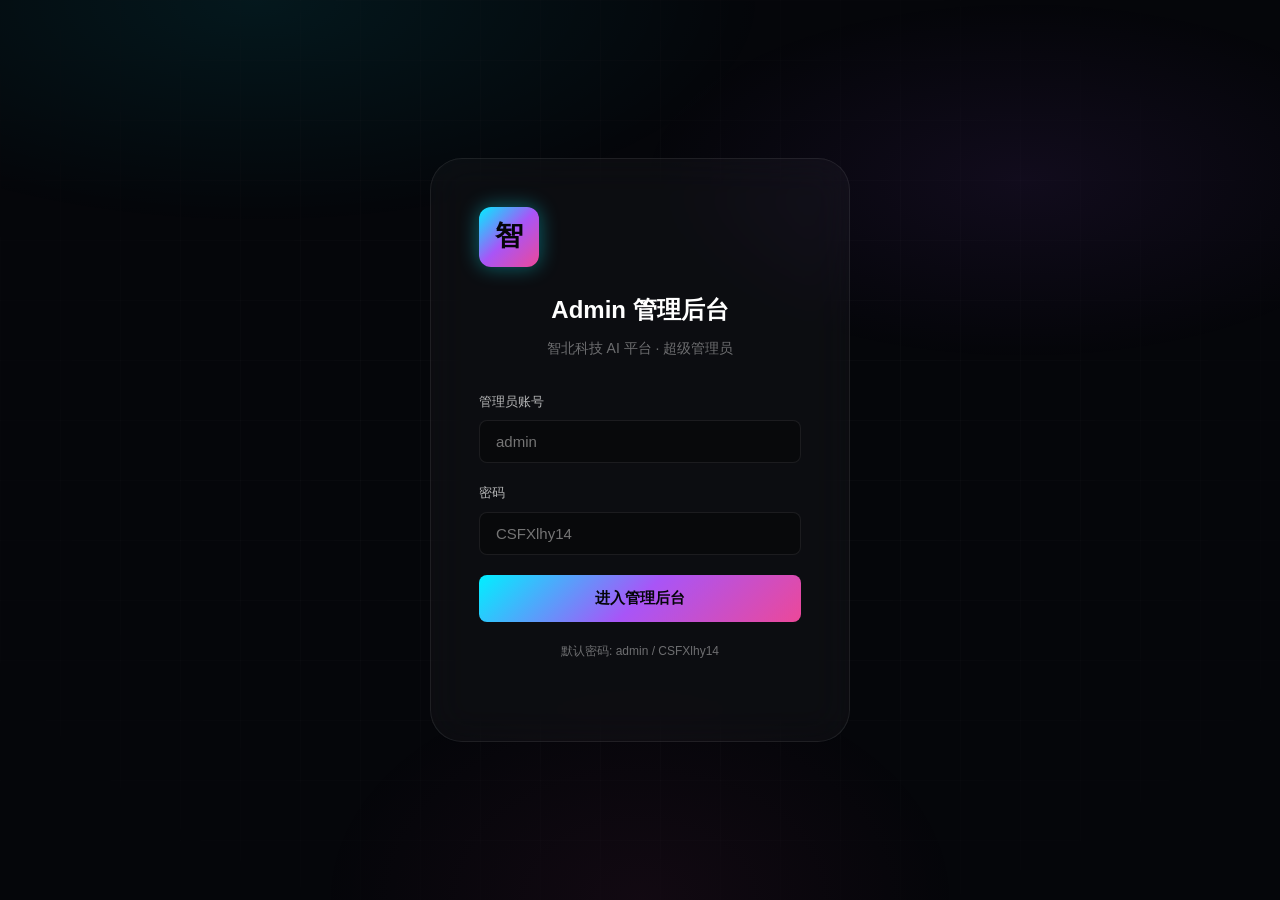
==== admin.html @ 068c91b5 "feat: v3 admin backend, auth, sessions, image gen" ====
<!DOCTYPE html>
<html lang="zh-CN">
<head>
  <meta charset="UTF-8">
  <meta name="viewport" content="width=device-width, initial-scale=1.0">
  <title>智北科技 · Admin 管理后台</title>
  <link rel="stylesheet" href="css/style.css">
  <style>
    body { background: #05060a; }
    .admin-layout { display: grid; grid-template-columns: 240px 1fr; min-height: 100vh; }
    .admin-sidebar { background: #0a0c14; border-right: 1px solid var(--border-glass); padding: 24px 16px; position: sticky; top: 0; height: 100vh; }
    .admin-logo { display: flex; align-items: center; gap: 12px; font-weight: 700; font-size: 18px; margin-bottom: 32px; padding: 0 8px; }
    .admin-nav { list-style: none; }
    .admin-nav a { display: block; padding: 12px 16px; color: var(--text-secondary); text-decoration: none; border-radius: 8px; margin-bottom: 4px; font-size: 14px; transition: all 0.2s; }
    .admin-nav a:hover, .admin-nav a.active { background: var(--bg-glass); color: var(--accent-cyan); }
    .admin-main { padding: 40px; padding-top: 100px; }
    .admin-topbar { position: fixed; top: 0; left: 240px; right: 0; height: 64px; background: rgba(10,12,20,0.9); backdrop-filter: blur(20px); border-bottom: 1px solid var(--border-glass); display: flex; align-items: center; justify-content: space-between; padding: 0 40px; z-index: 100; }
    .admin-topbar h1 { font-size: 18px; font-weight: 700; }
    .admin-user { display: flex; align-items: center; gap: 16px; font-size: 13px; color: var(--text-muted); }
    .logout-btn { padding: 8px 16px; background: rgba(239,68,68,0.15); border: 1px solid rgba(239,68,68,0.3); border-radius: 8px; color: #ef4444; cursor: pointer; font-size: 13px; }
    .logout-btn:hover { background: rgba(239,68,68,0.25); }

    /* Stats */
    .stats-grid { display: grid; grid-template-columns: repeat(auto-fit, minmax(220px, 1fr)); gap: 20px; margin-bottom: 40px; }
    .stat-card { background: var(--bg-card); border: 1px solid var(--border-glass); border-radius: var(--radius-lg); padding: 24px; }
    .stat-card .label { font-size: 12px; color: var(--text-muted); text-transform: uppercase; letter-spacing: 0.1em; margin-bottom: 8px; }
    .stat-card .value { font-size: 32px; font-weight: 800; background: var(--gradient-main); -webkit-background-clip: text; -webkit-text-fill-color: transparent; }
    .stat-card .sub { font-size: 12px; color: var(--text-muted); margin-top: 4px; }

    /* Tables */
    .card { background: var(--bg-card); border: 1px solid var(--border-glass); border-radius: var(--radius-lg); padding: 24px; margin-bottom: 24px; }
    .card-header { display: flex; justify-content: space-between; align-items: center; margin-bottom: 20px; }
    .card-title { font-size: 16px; font-weight: 700; }
    table { width: 100%; border-collapse: collapse; }
    th { text-align: left; padding: 12px 16px; background: rgba(0,0,0,0.3); font-size: 12px; color: var(--accent-purple); text-transform: uppercase; letter-spacing: 0.05em; font-weight: 600; }
    td { padding: 12px 16px; border-bottom: 1px solid var(--border-glass); font-size: 14px; color: var(--text-secondary); }
    tr:hover td { background: rgba(255,255,255,0.02); }
    .role-badge { padding: 3px 10px; border-radius: 100px; font-size: 11px; font-weight: 700; }
    .role-admin { background: rgba(239,68,68,0.15); color: #ef4444; border: 1px solid rgba(239,68,68,0.3); }
    .role-user { background: rgba(0,240,255,0.15); color: var(--accent-cyan); border: 1px solid rgba(0,240,255,0.3); }
    .api-key { font-family: monospace; font-size: 12px; color: var(--accent-cyan); background: rgba(0,0,0,0.2); padding: 3px 8px; border-radius: 4px; }
    .quota-input { width: 100px; padding: 6px 10px; background: rgba(0,0,0,0.3); border: 1px solid var(--border-glass); border-radius: 6px; color: var(--text-primary); font-size: 13px; }
    .quota-save-btn { padding: 6px 12px; background: var(--gradient-main); color: var(--bg-primary); border: none; border-radius: 6px; font-size: 12px; font-weight: 600; cursor: pointer; margin-left: 8px; }

    /* Login */
    .login-wrap { min-height: 100vh; display: flex; align-items: center; justify-content: center; padding: 40px; }
    .login-box { width: 100%; max-width: 420px; background: var(--bg-card); border: 1px solid var(--border-glass); border-radius: var(--radius-xl); padding: 48px; backdrop-filter: blur(20px); }
    .login-box h1 { font-size: 24px; font-weight: 800; margin-bottom: 8px; }
    .login-box p { color: var(--text-muted); margin-bottom: 32px; font-size: 14px; }
    .login-box .form-group { margin-bottom: 20px; }
    .login-box label { display: block; font-size: 13px; color: var(--text-secondary); margin-bottom: 8px; }
    .login-box input { width: 100%; padding: 12px 16px; background: rgba(0,0,0,0.3); border: 1px solid var(--border-glass); border-radius: var(--radius-sm); color: var(--text-primary); font-size: 15px; font-family: inherit; }
    .login-box input:focus { outline: none; border-color: var(--accent-cyan); }
    .login-box button { width: 100%; padding: 14px; background: var(--gradient-main); border: none; border-radius: var(--radius-sm); color: var(--bg-primary); font-size: 15px; font-weight: 700; cursor: pointer; }
    .login-box button:hover { box-shadow: 0 0 30px rgba(0,240,255,0.4); }
    .login-error { color: #ef4444; font-size: 13px; margin-bottom: 16px; display: none; }

    /* Model chart */
    .model-bars { display: flex; flex-direction: column; gap: 16px; }
    .model-bar { display: grid; grid-template-columns: 120px 1fr 60px; align-items: center; gap: 16px; }
    .model-bar .bar-track { height: 8px; background: var(--bg-glass); border-radius: 100px; overflow: hidden; }
    .model-bar .bar-fill { height: 100%; background: var(--gradient-main); border-radius: 100px; transition: width 0.6s ease; }
    .model-bar .bar-val { font-family: monospace; font-size: 13px; color: var(--accent-cyan); text-align: right; }

    @media (max-width: 768px) {
      .admin-layout { grid-template-columns: 1fr; }
      .admin-sidebar { position: relative; height: auto; }
      .admin-topbar { left: 0; }
    }
  </style>
</head>
<body>
<div class="grid-bg"></div>

<!-- Login View -->
<div id="loginView" class="login-wrap">
  <div class="login-box">
    <div style="text-align:center;margin-bottom:24px;">
      <div class="logo-icon" style="display:inline-block;width:60px;height:60px;background:var(--gradient-main);border-radius:12px;display:flex;align-items:center;justify-content:center;font-weight:900;font-size:28px;color:#05060a;">智</div>
    </div>
    <h1 style="text-align:center;">Admin 管理后台</h1>
    <p style="text-align:center;">智北科技 AI 平台 · 超级管理员</p>
    <div id="loginError" class="login-error">登录失败，请检查账号密码</div>
    <div class="form-group">
      <label>管理员账号</label>
      <input type="text" id="adminUser" placeholder="admin">
    </div>
    <div class="form-group">
      <label>密码</label>
      <input type="password" id="adminPass" placeholder="CSFXlhy14">
    </div>
    <button id="adminLoginBtn">进入管理后台</button>
    <p style="text-align:center;margin-top:20px;font-size:12px;color:var(--text-muted);">默认密码: admin / CSFXlhy14</p>
  </div>
</div>

<!-- Dashboard View -->
<div id="dashView" class="admin-layout" style="display:none;">
  <aside class="admin-sidebar">
    <div class="admin-logo">
      <div class="logo-icon" style="width:32px;height:32px;font-size:14px;">智</div>
      <span class="logo-text">Admin Panel</span>
    </div>
    <ul class="admin-nav">
      <li><a href="#" class="active" data-view="overview">📊 数据概览</a></li>
      <li><a href="#" data-view="users">👥 用户管理</a></li>
      <li><a href="#" data-view="models">🧠 模型调用</a></li>
      <li><a href="index.html">↩️ 返回官网</a></li>
    </ul>
  </aside>

  <div>
    <div class="admin-topbar">
      <h1 id="viewTitle">📊 数据概览</h1>
      <div class="admin-user">
        <span id="userBadge">admin</span>
        <button class="logout-btn" id="logoutBtn">退出登录</button>
      </div>
    </div>

    <main class="admin-main">
      <!-- Overview -->
      <div id="view-overview">
        <div class="stats-grid">
          <div class="stat-card">
            <div class="label">总 API 调用</div>
            <div class="value" id="statTotalCalls">0</div>
            <div class="sub">累计</div>
          </div>
          <div class="stat-card">
            <div class="label">总 Token 消耗</div>
            <div class="value" id="statTotalTokens">0</div>
            <div class="sub">累计</div>
          </div>
          <div class="stat-card">
            <div class="label">注册用户</div>
            <div class="value" id="statTotalUsers">0</div>
            <div class="sub">含 1 位管理员</div>
          </div>
          <div class="stat-card">
            <div class="label">今日调用</div>
            <div class="value" id="statTodayCalls">0</div>
            <div class="sub">近 24 小时</div>
          </div>
        </div>

        <div class="card">
          <div class="card-header"><div class="card-title">🧠 各模型调用量</div></div>
          <div id="modelBars" class="model-bars"><div style="color:var(--text-muted);">暂无数据，先访问 API 端点生成记录</div></div>
        </div>
      </div>

      <!-- Users -->
      <div id="view-users" style="display:none;">
        <div class="card">
          <div class="card-header"><div class="card-title">👥 用户列表</div></div>
          <table>
            <thead><tr>
              <th>用户名</th><th>角色</th><th>邮箱</th><th>API Key</th><th>Token 配额</th><th>创建时间</th><th>操作</th>
            </tr></thead>
            <tbody id="userTableBody"><tr><td colspan="7" style="text-align:center;color:var(--text-muted);">加载中...</td></tr></tbody>
          </table>
        </div>
      </div>

      <!-- Models -->
      <div id="view-models" style="display:none;">
        <div class="card">
          <div class="card-header"><div class="card-title">📈 模型调用详情</div></div>
          <div id="modelDetail" style="color:var(--text-muted);">加载中...</div>
        </div>
      </div>
    </main>
  </div>
</div>

<script src="js/main.js"></script>
<script>
(function(){
  'use strict';
  const LS_KEY = 'zb_admin_token';
  let token = localStorage.getItem(LS_KEY) || '';

  function api(url, method, body) {
    const headers = { 'Content-Type': 'application/json' };
    if (token) headers['Authorization'] = 'Bearer ' + token;
    return fetch(url, { method: method || 'GET', headers, body: body ? JSON.stringify(body) : undefined })
      .then(r => { if (r.status === 401) { logout(); throw new Error('unauthorized'); } return r.json(); });
  }
  function base(p) { return p.startsWith('/api') ? p : ('/' + p); }

  function showDash() {
    document.getElementById('loginView').style.display = 'none';
    document.getElementById('dashView').style.display = 'grid';
    document.getElementById('userBadge').textContent = document.querySelector('.admin-login-name')?.textContent || 'admin';
    loadOverview();
  }
  function showLogin() {
    document.getElementById('loginView').style.display = '';
    document.getElementById('dashView').style.display = 'none';
    token = ''; localStorage.removeItem(LS_KEY);
  }
  function logout() { showLogin(); }

  function login() {
    const u = document.getElementById('adminUser').value.trim();
    const p = document.getElementById('adminPass').value;
    api('/api/login', 'POST', { username: u, password: p }).then(d => {
      if (d.role !== 'admin') { alert('非管理员账号'); return; }
      token = d.token;
      localStorage.setItem(LS_KEY, token);
      document.querySelector('.admin-login-name')?.remove();
      const userBadge = document.getElementById('userBadge');
      userBadge.innerHTML = '<span class="admin-login-name">' + d.username + '</span>';
      showDash();
    }).catch(() => {
      document.getElementById('loginError').style.display = 'block';
    });
  }

  async function loadOverview() {
    const stats = await api('/api/admin/stats');
    document.getElementById('statTotalCalls').textContent = (stats.total_calls || 0).toLocaleString();
    document.getElementById('statTotalTokens').textContent = (stats.total_tokens || 0).toLocaleString();
    document.getElementById('statTotalUsers').textContent = stats.total_users || 0;
    const today = new Date().toISOString().slice(0,10);
    const todayStat = stats.daily?.[today]?.calls || 0;
    document.getElementById('statTodayCalls').textContent = todayStat.toLocaleString();

    // Model bars
    const models = stats.calls_by_model || {};
    const modelNames = Object.keys(models);
    if (modelNames.length === 0) {
      document.getElementById('modelBars').innerHTML = '<div style="color:var(--text-muted);">暂无调用数据 - 访问 API 端点后这里会显示各模型用量</div>';
      return;
    }
    const max = Math.max(...modelNames.map(k => models[k]));
    document.getElementById('modelBars').innerHTML = modelNames.map(k => `
      <div class="model-bar">
        <div style="font-weight:600;color:var(--text-secondary);">${k}</div>
        <div class="bar-track"><div class="bar-fill" style="width:${(models[k]/max*100).toFixed(1)}%"></div></div>
        <div class="bar-val">${models[k]}</div>
      </div>
    `).join('');
  }

  async function loadUsers() {
    const data = await api('/api/admin/users');
    const tbody = document.getElementById('userTableBody');
    tbody.innerHTML = data.users.map(u => `
      <tr>
        <td><strong>${u.username}</strong></td>
        <td><span class="role-badge ${u.role==='admin'?'role-admin':'role-user'}">${u.role}</span></td>
        <td>${u.email || '-'}</td>
        <td><span class="api-key">${u.api_key}</span></td>
        <td>
          <input type="number" class="quota-input" value="${u.quota_tokens}" min="0" data-user="${u.username}">
          <button class="quota-save-btn" data-user="${u.username}">保存</button>
        </td>
        <td style="font-size:12px;color:var(--text-muted);font-family:monospace;">${(u.created_at||'').slice(0,19).replace('T',' ')}</td>
        <td><button style="padding:4px 10px;background:rgba(251,191,36,0.15);color:#fbbf24;border:1px solid rgba(251,191,36,0.3);border-radius:6px;cursor:pointer;font-size:12px;" onclick="resetQuota('${u.username}')">重置额度</button></td>
      </tr>
    `).join('');

    tbody.querySelectorAll('.quota-save-btn').forEach(btn => {
      btn.onclick = () => {
        const username = btn.dataset.user;
        const input = tbody.querySelector(`input[data-user="${username}"]`);
        const quota = parseInt(input.value);
        api(`/api/admin/users/${username}/quota`, 'POST', { quota_tokens: quota }).then(() => {
          btn.textContent = '✓ 已保存';
          setTimeout(() => btn.textContent = '保存', 1500);
        });
      };
    });
  }

  // Navigation
  document.querySelectorAll('.admin-nav a[data-view]').forEach(a => {
    a.onclick = (e) => {
      e.preventDefault();
      document.querySelectorAll('.admin-nav a').forEach(x => x.classList.remove('active'));
      a.classList.add('active');
      const v = a.dataset.view;
      document.getElementById('viewTitle').textContent = {overview:'📊 数据概览', users:'👥 用户管理', models:'🧠 模型调用'}[v];
      ['overview','users','models'].forEach(x => document.getElementById('view-'+x).style.display = 'none');
      document.getElementById('view-'+v).style.display = '';
      if (v === 'users') loadUsers();
      if (v === 'overview') loadOverview();
    };
  });

  document.getElementById('adminLoginBtn').onclick = login;
  document.getElementById('adminPass').onkeydown = e => { if (e.key === 'Enter') login(); };
  document.getElementById('logoutBtn').onclick = logout;

  // Init
  if (token) {
    api('/api/admin/stats').then(() => showDash()).catch(() => showLogin());
  } else {
    showLogin();
  }

  window.resetQuota = (u) => {
    api(`/api/admin/users/${u}/quota`, 'POST', { quota_tokens: 100000 }).then(() => loadUsers());
  };
})();
</script>
</body>
</html>
---- css/style.css ----
/* ZhiBei Tech - Dark Sci-Fi Theme (v2 with AI) */
:root {
  --bg-primary: #05060a;
  --bg-secondary: #0a0c14;
  --bg-card: rgba(255, 255, 255, 0.03);
  --bg-glass: rgba(255, 255, 255, 0.05);
  --border-glass: rgba(255, 255, 255, 0.08);
  --text-primary: #ffffff;
  --text-secondary: rgba(255, 255, 255, 0.7);
  --text-muted: rgba(255, 255, 255, 0.4);
  --accent-cyan: #00f0ff;
  --accent-purple: #a855f7;
  --accent-pink: #ec4899;
  --accent-green: #10b981;
  --accent-yellow: #fbbf24;
  --gradient-main: linear-gradient(135deg, #00f0ff 0%, #a855f7 50%, #ec4899 100%);
  --gradient-green: linear-gradient(135deg, #10b981, #059669);
  --radius-sm: 8px;
  --radius-md: 12px;
  --radius-lg: 20px;
  --radius-xl: 32px;
}
* { margin: 0; padding: 0; box-sizing: border-box; }
html { scroll-behavior: smooth; }
body {
  font-family: -apple-system, BlinkMacSystemFont, 'Segoe UI', 'PingFang SC', 'Microsoft YaHei', Roboto, sans-serif;
  background: var(--bg-primary); color: var(--text-primary); line-height: 1.6;
  overflow-x: hidden; -webkit-font-smoothing: antialiased;
}
body::before {
  content: ''; position: fixed; top: 0; left: 0; right: 0; bottom: 0; pointer-events: none; z-index: 0;
  background: radial-gradient(ellipse 80% 50% at 20% 0%, rgba(0,240,255,0.08) 0%, transparent 50%),
              radial-gradient(ellipse 60% 40% at 80% 20%, rgba(168,85,247,0.08) 0%, transparent 50%),
              radial-gradient(ellipse 50% 50% at 50% 100%, rgba(236,72,153,0.06) 0%, transparent 50%);
}
.grid-bg {
  position: fixed; top: 0; left: 0; right: 0; bottom: 0; pointer-events: none; z-index: 0;
  background-image: linear-gradient(rgba(255,255,255,0.02) 1px, transparent 1px),
                    linear-gradient(90deg, rgba(255,255,255,0.02) 1px, transparent 1px);
  background-size: 60px 60px;
  mask-image: radial-gradient(ellipse 70% 70% at 50% 50%, black 30%, transparent 100%);
}

/* Navbar */
.navbar {
  position: fixed; top: 0; left: 0; right: 0; z-index: 1000; padding: 16px 40px;
  background: rgba(5, 6, 10, 0.85); backdrop-filter: blur(20px);
  border-bottom: 1px solid var(--border-glass); transition: all 0.3s ease;
}
.nav-inner { max-width: 1400px; margin: 0 auto; display: flex; align-items: center; justify-content: space-between; }
.logo { display: flex; align-items: center; gap: 12px; font-size: 22px; font-weight: 700; text-decoration: none; color: var(--text-primary); }
.logo-icon { width: 40px; height: 40px; background: var(--gradient-main); border-radius: var(--radius-sm); display: flex; align-items: center; justify-content: center; font-weight: 900; color: var(--bg-primary); font-size: 18px; box-shadow: 0 0 20px rgba(0, 240, 255, 0.4); }
.logo-text { background: var(--gradient-main); -webkit-background-clip: text; -webkit-text-fill-color: transparent; background-clip: text; }
.nav-links { display: flex; gap: 32px; list-style: none; }
.nav-links a { color: var(--text-secondary); text-decoration: none; font-size: 15px; font-weight: 500; transition: color 0.3s; position: relative; }
.nav-links a:hover { color: var(--accent-cyan); }
.nav-links a::after { content: ''; position: absolute; bottom: -6px; left: 0; width: 0; height: 2px; background: var(--gradient-main); transition: width 0.3s; }
.nav-links a:hover::after { width: 100%; }
.nav-actions { display: flex; gap: 12px; align-items: center; }
.nav-link-btn { color: var(--text-secondary); text-decoration: none; font-size: 14px; padding: 8px 16px; border-radius: var(--radius-sm); border: 1px solid var(--border-glass); transition: all 0.3s; }
.nav-link-btn:hover { color: var(--accent-cyan); border-color: var(--accent-cyan); }
.nav-cta { padding: 10px 24px; background: var(--gradient-main); border-radius: var(--radius-sm); font-weight: 600; color: var(--bg-primary); text-decoration: none; transition: all 0.3s; box-shadow: 0 0 20px rgba(0, 240, 255, 0.3); }
.nav-cta:hover { transform: translateY(-2px); box-shadow: 0 0 30px rgba(0, 240, 255, 0.5); }

/* Hero */
.hero { position: relative; padding: 160px 40px 100px; text-align: center; z-index: 1; }
.hero-content { max-width: 1000px; margin: 0 auto; }
.hero-badge { display: inline-flex; align-items: center; gap: 8px; padding: 8px 20px; background: var(--bg-glass); border: 1px solid var(--border-glass); border-radius: 100px; font-size: 13px; color: var(--accent-cyan); margin-bottom: 32px; backdrop-filter: blur(10px); }
.hero-badge .dot { width: 8px; height: 8px; background: var(--accent-green); border-radius: 50%; animation: pulse 2s infinite; }
@keyframes pulse { 0%, 100% { opacity: 1; box-shadow: 0 0 0 0 rgba(16,185,129,0.7); } 50% { opacity: 0.7; box-shadow: 0 0 0 8px rgba(16,185,129,0); } }
.hero-title { font-size: clamp(36px, 6vw, 72px); font-weight: 800; line-height: 1.15; margin-bottom: 24px; letter-spacing: -0.02em; }
.hero-title .gradient-text { background: var(--gradient-main); -webkit-background-clip: text; -webkit-text-fill-color: transparent; background-clip: text; display: block; }
.hero-title .hero-sub { display: block; font-size: clamp(18px, 2.5vw, 26px); font-weight: 400; color: var(--text-secondary); margin-top: 12px; letter-spacing: 0; }
.hero-subtitle { font-size: clamp(16px, 1.8vw, 18px); color: var(--text-secondary); max-width: 700px; margin: 0 auto 40px; line-height: 1.7; }
.hero-actions { display: flex; gap: 16px; justify-content: center; flex-wrap: wrap; }

.btn { display: inline-flex; align-items: center; gap: 10px; padding: 14px 30px; border-radius: var(--radius-md); font-size: 15px; font-weight: 600; text-decoration: none; transition: all 0.3s; cursor: pointer; border: none; font-family: inherit; }
.btn-primary { background: var(--gradient-main); color: var(--bg-primary); box-shadow: 0 0 30px rgba(0, 240, 255, 0.3); }
.btn-primary:hover { transform: translateY(-3px); box-shadow: 0 0 50px rgba(0, 240, 255, 0.5); }
.btn-secondary { background: var(--bg-glass); color: var(--text-primary); border: 1px solid var(--border-glass); backdrop-filter: blur(10px); }
.btn-secondary:hover { border-color: var(--accent-cyan); color: var(--accent-cyan); transform: translateY(-3px); }
.btn-ghost { background: transparent; color: var(--text-secondary); border: 1px solid transparent; }
.btn-ghost:hover { color: var(--text-primary); border-color: var(--border-glass); }
.btn-outline { background: transparent; color: var(--text-primary); border: 1px solid var(--border-glass); }
.btn-outline:hover { border-color: var(--accent-cyan); color: var(--accent-cyan); }

/* Hero Card / Code */
.hero-visual { margin-top: 60px; }
.hero-card { max-width: 900px; margin: 0 auto; padding: 24px; background: var(--bg-card); border: 1px solid var(--border-glass); border-radius: var(--radius-xl); backdrop-filter: blur(20px); box-shadow: 0 8px 32px rgba(0, 0, 0, 0.4); text-align: left; }
.code-window { background: #0d1117; border-radius: var(--radius-md); overflow: hidden; border: 1px solid var(--border-glass); }
.code-header { display: flex; gap: 8px; padding: 12px 16px; background: rgba(0,0,0,0.3); border-bottom: 1px solid var(--border-glass); align-items: center; }
.code-header span:first-child { width: 12px; height: 12px; border-radius: 50%; background: #ff5f57; }
.code-header span:nth-child(2) { width: 12px; height: 12px; border-radius: 50%; background: #febc2e; }
.code-header span:nth-child(3) { width: 12px; height: 12px; border-radius: 50%; background: #28c840; }
.code-title { margin-left: 12px; font-size: 12px; color: var(--text-muted); font-family: monospace; }
.code-body { padding: 20px; font-family: 'SF Mono', 'Fira Code', Consolas, monospace; font-size: 13px; line-height: 1.8; color: #c9d1d9; text-align: left; overflow-x: auto; }
.code-keyword { color: #ff7b72; } .code-function { color: #d2a8ff; } .code-string { color: #a5d6ff; } .code-comment { color: #8b949e; }
.code-footer { display: flex; gap: 32px; padding: 16px 20px; border-top: 1px solid var(--border-glass); background: rgba(0,0,0,0.2); }
.code-footer .stat { display: flex; flex-direction: column; }
.code-footer .num { font-size: 18px; font-weight: 700; color: var(--accent-cyan); font-family: monospace; }
.code-footer .lbl { font-size: 11px; color: var(--text-muted); }

/* Section */
.section { position: relative; padding: 100px 40px; z-index: 1; }
.section-inner { max-width: 1400px; margin: 0 auto; }
.section-header { text-align: center; margin-bottom: 64px; }
.section-label { display: inline-block; padding: 6px 16px; background: var(--bg-glass); border: 1px solid var(--border-glass); border-radius: 100px; font-size: 12px; color: var(--accent-purple); margin-bottom: 16px; letter-spacing: 0.15em; text-transform: uppercase; font-weight: 600; }
.section-title { font-size: clamp(28px, 4.5vw, 48px); font-weight: 800; margin-bottom: 16px; letter-spacing: -0.01em; }
.section-desc { font-size: 17px; color: var(--text-secondary); max-width: 600px; margin: 0 auto; }

/* Models Grid */
.models-grid { display: grid; grid-template-columns: repeat(auto-fit, minmax(320px, 1fr)); gap: 24px; }
.model-card { position: relative; padding: 40px 32px; background: var(--bg-card); border: 1px solid var(--border-glass); border-radius: var(--radius-lg); transition: all 0.4s; }
.model-card:hover { transform: translateY(-8px); border-color: rgba(0,240,255,0.3); box-shadow: 0 20px 60px rgba(0,0,0,0.5); }
.model-card.model-featured { border-color: rgba(0,240,255,0.4); background: linear-gradient(135deg, rgba(0,240,255,0.05), rgba(168,85,247,0.05)); }
.model-badge { position: absolute; top: 20px; right: 20px; padding: 4px 12px; background: var(--gradient-main); color: var(--bg-primary); border-radius: 100px; font-size: 11px; font-weight: 700; }
.model-icon { font-size: 48px; margin-bottom: 16px; }
.model-icon.large { font-size: 56px; }
.model-name { font-size: 22px; font-weight: 700; margin-bottom: 8px; }
.model-ver { font-size: 12px; color: var(--accent-cyan); margin-left: 8px; font-weight: 600; }
.model-desc { font-size: 14px; color: var(--text-secondary); margin-bottom: 20px; }
.model-meta { display: grid; grid-template-columns: repeat(3, 1fr); gap: 12px; padding: 16px; background: rgba(0,0,0,0.2); border-radius: var(--radius-sm); margin-bottom: 20px; }
.model-meta > div { text-align: center; }
.meta-k { display: block; font-size: 11px; color: var(--text-muted); margin-bottom: 4px; text-transform: uppercase; letter-spacing: 0.05em; }
.meta-v { display: block; font-size: 14px; font-weight: 700; color: var(--text-primary); font-family: monospace; }
.model-capabilities { display: flex; gap: 8px; flex-wrap: wrap; }
.cap { padding: 4px 12px; background: var(--bg-glass); border: 1px solid var(--border-glass); border-radius: 100px; font-size: 12px; color: var(--text-secondary); }

/* Stats Band */
.stats-band { background: var(--bg-secondary); border-top: 1px solid var(--border-glass); border-bottom: 1px solid var(--border-glass); padding: 60px 40px; }
.cap-grid { display: grid; grid-template-columns: repeat(auto-fit, minmax(250px, 1fr)); gap: 24px; }
.cap-item { display: flex; gap: 16px; padding: 24px; background: var(--bg-card); border: 1px solid var(--border-glass); border-radius: var(--radius-md); transition: all 0.3s; }
.cap-item:hover { border-color: var(--border-glass); background: rgba(255,255,255,0.05); }
.cap-icon { width: 48px; height: 48px; border-radius: var(--radius-sm); display: flex; align-items: center; justify-content: center; font-size: 24px; flex-shrink: 0; }
.cap-icon.cyan { background: linear-gradient(135deg, rgba(0,240,255,0.2), rgba(0,240,255,0.05)); border: 1px solid rgba(0,240,255,0.3); }
.cap-icon.purple { background: linear-gradient(135deg, rgba(168,85,247,0.2), rgba(168,85,247,0.05)); border: 1px solid rgba(168,85,247,0.3); }
.cap-icon.pink { background: linear-gradient(135deg, rgba(236,72,153,0.2), rgba(236,72,153,0.05)); border: 1px solid rgba(236,72,153,0.3); }
.cap-icon.green { background: linear-gradient(135deg, rgba(16,185,129,0.2), rgba(16,185,129,0.05)); border: 1px solid rgba(16,185,129,0.3); }
.cap-info h4 { font-size: 16px; font-weight: 700; margin-bottom: 4px; }
.cap-info p { font-size: 13px; color: var(--text-secondary); }

/* Demo Section */
.demo-container { display: grid; grid-template-columns: 1fr 380px; gap: 24px; }
.demo-chat { background: var(--bg-card); border: 1px solid var(--border-glass); border-radius: var(--radius-lg); overflow: hidden; display: flex; flex-direction: column; height: 600px; }
.chat-header { display: flex; justify-content: space-between; align-items: center; padding: 16px 20px; border-bottom: 1px solid var(--border-glass); background: rgba(0,0,0,0.2); }
.chat-info { display: flex; gap: 12px; align-items: center; }
.chat-avatar { font-size: 28px; }
.chat-name { font-weight: 700; font-size: 15px; }
.chat-status { font-size: 12px; color: var(--text-muted); display: flex; align-items: center; gap: 6px; }
.chat-status .dot { width: 6px; height: 6px; background: var(--accent-green); border-radius: 50%; }
.chat-clear { font-size: 13px; color: var(--text-muted); cursor: pointer; padding: 6px 12px; border-radius: 6px; transition: all 0.2s; }
.chat-clear:hover { color: var(--accent-pink); background: var(--bg-glass); }
.chat-messages { flex: 1; overflow-y: auto; padding: 20px; display: flex; flex-direction: column; gap: 16px; }
.msg { display: flex; gap: 12px; align-items: flex-start; }
.msg-ai .msg-bubble { background: var(--bg-glass); border: 1px solid var(--border-glass); }
.msg-user { flex-direction: row-reverse; }
.msg-user .msg-bubble { background: var(--gradient-main); color: var(--bg-primary); border-radius: var(--radius-lg) var(--radius-lg) 4px var(--radius-lg); }
.msg-ai .msg-bubble { border-radius: var(--radius-lg) var(--radius-lg) var(--radius-lg) 4px; }
.msg-avatar { font-size: 20px; width: 36px; height: 36px; display: flex; align-items: center; justify-content: center; flex-shrink: 0; }
.msg-ai .msg-avatar { background: var(--bg-glass); border: 1px solid var(--border-glass); border-radius: 50%; }
.msg-user .msg-avatar { background: var(--gradient-main); border-radius: 50%; color: var(--bg-primary); font-size: 16px; font-weight: 700; }
.msg-bubble { padding: 12px 16px; max-width: 80%; font-size: 14px; line-height: 1.7; white-space: pre-wrap; word-break: break-word; }
.suggestions { display: flex; gap: 8px; flex-wrap: wrap; margin-top: 12px; }
.suggestion { padding: 6px 12px; background: rgba(0,240,255,0.1); border: 1px solid rgba(0,240,255,0.2); border-radius: 100px; font-size: 12px; color: var(--accent-cyan); cursor: pointer; transition: all 0.2s; }
.suggestion:hover { background: rgba(0,240,255,0.2); border-color: var(--accent-cyan); }
.chat-input-area { display: flex; gap: 12px; padding: 16px 20px; border-top: 1px solid var(--border-glass); background: rgba(0,0,0,0.2); align-items: flex-end; }
.model-select select { background: var(--bg-glass); border: 1px solid var(--border-glass); border-radius: var(--radius-sm); color: var(--text-primary); padding: 10px 12px; font-size: 13px; cursor: pointer; font-family: inherit; }
#chatInput { flex: 1; background: var(--bg-glass); border: 1px solid var(--border-glass); border-radius: var(--radius-sm); padding: 12px 16px; color: var(--text-primary); font-size: 14px; font-family: inherit; resize: none; max-height: 120px; min-height: 44px; }
#chatInput:focus { outline: none; border-color: var(--accent-cyan); }
.send-btn { width: 44px; height: 44px; background: var(--gradient-main); border: none; border-radius: var(--radius-sm); color: var(--bg-primary); cursor: pointer; display: flex; align-items: center; justify-content: center; transition: all 0.2s; flex-shrink: 0; }
.send-btn:hover { transform: scale(1.05); box-shadow: 0 0 20px rgba(0,240,255,0.4); }
.send-btn:disabled { opacity: 0.5; cursor: not-allowed; }
.typing { display: flex; gap: 4px; padding: 4px 0; }
.typing span { width: 8px; height: 8px; background: var(--accent-cyan); border-radius: 50%; animation: typing 1.4s infinite; }
.typing span:nth-child(2) { animation-delay: 0.2s; }
.typing span:nth-child(3) { animation-delay: 0.4s; }
@keyframes typing { 0%, 60%, 100% { transform: translateY(0); } 30% { transform: translateY(-8px); } }

/* Demo Sidebar */
.demo-sidebar { display: flex; flex-direction: column; gap: 24px; }
.api-curl, .demo-info { background: var(--bg-card); border: 1px solid var(--border-glass); border-radius: var(--radius-lg); padding: 24px; }
.api-curl h4, .demo-info h4 { font-size: 14px; font-weight: 700; margin-bottom: 16px; color: var(--text-primary); }
.curl-tabs { display: flex; gap: 4px; margin-bottom: 12px; border-bottom: 1px solid var(--border-glass); }
.curl-tab { padding: 8px 16px; background: transparent; border: none; color: var(--text-muted); font-size: 12px; font-weight: 600; cursor: pointer; border-bottom: 2px solid transparent; transition: all 0.2s; margin-bottom: -1px; }
.curl-tab.active { color: var(--accent-cyan); border-bottom-color: var(--accent-cyan); }
.curl-content { font-family: 'SF Mono', Consolas, monospace; font-size: 12px; line-height: 1.6; color: #c9d1d9; background: #0d1117; padding: 16px; border-radius: var(--radius-sm); overflow-x: auto; }
.curl-content.hidden { display: none; }
.stat-grid { display: grid; grid-template-columns: repeat(2, 1fr); gap: 16px; }
.stat-grid .stat-item { text-align: center; padding: 16px; background: rgba(0,0,0,0.2); border-radius: var(--radius-sm); border: 1px solid var(--border-glass); }
.stat-value { font-size: 20px; font-weight: 700; color: var(--accent-cyan); font-family: monospace; margin-bottom: 4px; }
.stat-label { font-size: 11px; color: var(--text-muted); text-transform: uppercase; letter-spacing: 0.05em; }

/* API Endpoints */
.api-endpoints { background: var(--bg-card); border: 1px solid var(--border-glass); border-radius: var(--radius-lg); padding: 24px; margin-top: 24px; }
.endpoint { display: flex; align-items: center; gap: 16px; padding: 16px 20px; border-bottom: 1px solid var(--border-glass); font-family: 'SF Mono', Consolas, monospace; }
.endpoint:last-child { border-bottom: none; }
.method { padding: 4px 12px; border-radius: 4px; font-size: 11px; font-weight: 700; letter-spacing: 0.05em; }
.method-get { background: rgba(16,185,129,0.15); color: var(--accent-green); border: 1px solid rgba(16,185,129,0.3); }
.method-post { background: rgba(0,240,255,0.15); color: var(--accent-cyan); border: 1px solid rgba(0,240,255,0.3); }
.path { font-size: 14px; font-weight: 600; color: var(--text-primary); min-width: 200px; }
.desc { font-size: 13px; color: var(--text-muted); font-family: -apple-system, sans-serif; }
.cta-row { text-align: center; margin-top: 32px; }

/* Pricing */
.pricing-grid { display: grid; grid-template-columns: repeat(auto-fit, minmax(280px, 1fr)); gap: 24px; }
.price-card { position: relative; padding: 40px 32px; background: var(--bg-card); border: 1px solid var(--border-glass); border-radius: var(--radius-lg); text-align: center; transition: all 0.4s; }
.price-card:hover { transform: translateY(-8px); border-color: var(--border-glass); }
.price-card.price-featured { border-color: var(--accent-cyan); background: linear-gradient(135deg, rgba(0,240,255,0.08), rgba(168,85,247,0.08)); }
.price-badge { position: absolute; top: -14px; left: 50%; transform: translateX(-50%); padding: 4px 16px; background: var(--gradient-main); color: var(--bg-primary); border-radius: 100px; font-size: 12px; font-weight: 700; }
.price-name { font-size: 18px; font-weight: 600; color: var(--text-muted); margin-bottom: 12px; }
.price-num { font-size: 48px; font-weight: 800; background: var(--gradient-main); -webkit-background-clip: text; -webkit-text-fill-color: transparent; background-clip: text; }
.price-symbol { font-size: 24px; margin-right: 4px; }
.price-period { font-size: 13px; color: var(--text-muted); margin-bottom: 24px; }
.price-features { list-style: none; text-align: left; margin-bottom: 28px; }
.price-features li { padding: 10px 0; border-bottom: 1px solid var(--border-glass); font-size: 14px; color: var(--text-secondary); display: flex; align-items: center; gap: 10px; }
.price-features li::before { content: '✓'; color: var(--accent-green); font-weight: 700; }
.price-features li:last-child { border-bottom: none; }

/* Contact */
.contact-section { background: var(--bg-secondary); border-top: 1px solid var(--border-glass); }
.contact-grid { display: grid; grid-template-columns: 1fr 1fr; gap: 60px; align-items: start; }
.contact-info h3 { font-size: 28px; font-weight: 800; margin-bottom: 16px; }
.contact-info p { color: var(--text-secondary); margin-bottom: 32px; }
.contact-list { list-style: none; }
.contact-list li { display: flex; align-items: center; gap: 16px; padding: 14px 0; border-bottom: 1px solid var(--border-glass); color: var(--text-secondary); }
.contact-list li:last-child { border-bottom: none; }
.contact-list .icon { width: 40px; height: 40px; background: var(--bg-glass); border: 1px solid var(--border-glass); border-radius: var(--radius-sm); display: flex; align-items: center; justify-content: center; font-size: 18px; }
.contact-form { padding: 32px; background: var(--bg-card); border: 1px solid var(--border-glass); border-radius: var(--radius-lg); }
.form-row { display: grid; grid-template-columns: 1fr 1fr; gap: 16px; }
.form-group { margin-bottom: 16px; }
.form-group label { display: block; font-size: 13px; color: var(--text-secondary); margin-bottom: 8px; }
.form-group input, .form-group textarea, .form-group select { width: 100%; padding: 12px 16px; background: rgba(0,0,0,0.3); border: 1px solid var(--border-glass); border-radius: var(--radius-sm); color: var(--text-primary); font-size: 14px; font-family: inherit; transition: all 0.3s; }
.form-group input:focus, .form-group textarea:focus, .form-group select:focus { outline: none; border-color: var(--accent-cyan); box-shadow: 0 0 0 3px rgba(0,240,255,0.1); }
.form-group select option { background: var(--bg-primary); color: var(--text-primary); }

/* Footer */
.footer { padding: 60px 40px 30px; background: var(--bg-secondary); border-top: 1px solid var(--border-glass); position: relative; z-index: 1; }
.footer-grid { max-width: 1400px; margin: 0 auto; display: grid; grid-template-columns: 2fr 1fr 1fr 1fr; gap: 60px; margin-bottom: 40px; }
.footer-brand p { color: var(--text-secondary); font-size: 14px; line-height: 1.8; max-width: 320px; margin-top: 16px; }
.footer-col h4 { font-size: 14px; font-weight: 700; margin-bottom: 16px; color: var(--text-primary); }
.footer-col ul { list-style: none; }
.footer-col li { margin-bottom: 10px; }
.footer-col a { color: var(--text-secondary); text-decoration: none; font-size: 14px; transition: color 0.3s; }
.footer-col a:hover { color: var(--accent-cyan); }
.footer-bottom { max-width: 1400px; margin: 0 auto; padding-top: 24px; border-top: 1px solid var(--border-glass); text-align: center; color: var(--text-muted); font-size: 13px; }

/* Reveal */
.reveal { opacity: 0; transform: translateY(40px); transition: opacity 0.8s ease, transform 0.8s ease; }
.reveal.visible { opacity: 1; transform: translateY(0); }

/* Responsive */
@media (max-width: 1024px) {
  .nav-links { display: none; }
  .demo-container { grid-template-columns: 1fr; }
  .contact-grid, .product-showcase { grid-template-columns: 1fr; gap: 40px; }
  .footer-grid { grid-template-columns: 1fr 1fr; gap: 40px; }
  .hero { padding: 140px 24px 80px; }
  .section { padding: 80px 24px; }
  .navbar { padding: 14px 24px; }
}
@media (max-width: 640px) {
  .footer-grid { grid-template-columns: 1fr; }
  .hero-actions { flex-direction: column; align-items: center; }
  .btn { width: 100%; max-width: 280px; justify-content: center; }
  .form-row { grid-template-columns: 1fr; }
  .demo-chat { height: 500px; }
}

/* Scrollbar */
::-webkit-scrollbar { width: 10px; height: 10px; }
::-webkit-scrollbar-track { background: var(--bg-primary); }
::-webkit-scrollbar-thumb { background: linear-gradient(var(--accent-cyan), var(--accent-purple)); border-radius: 10px; }
::-webkit-scrollbar-thumb:hover { background: linear-gradient(var(--accent-purple), var(--accent-pink)); }
::selection { background: rgba(0,240,255,0.3); color: var(--text-primary); }
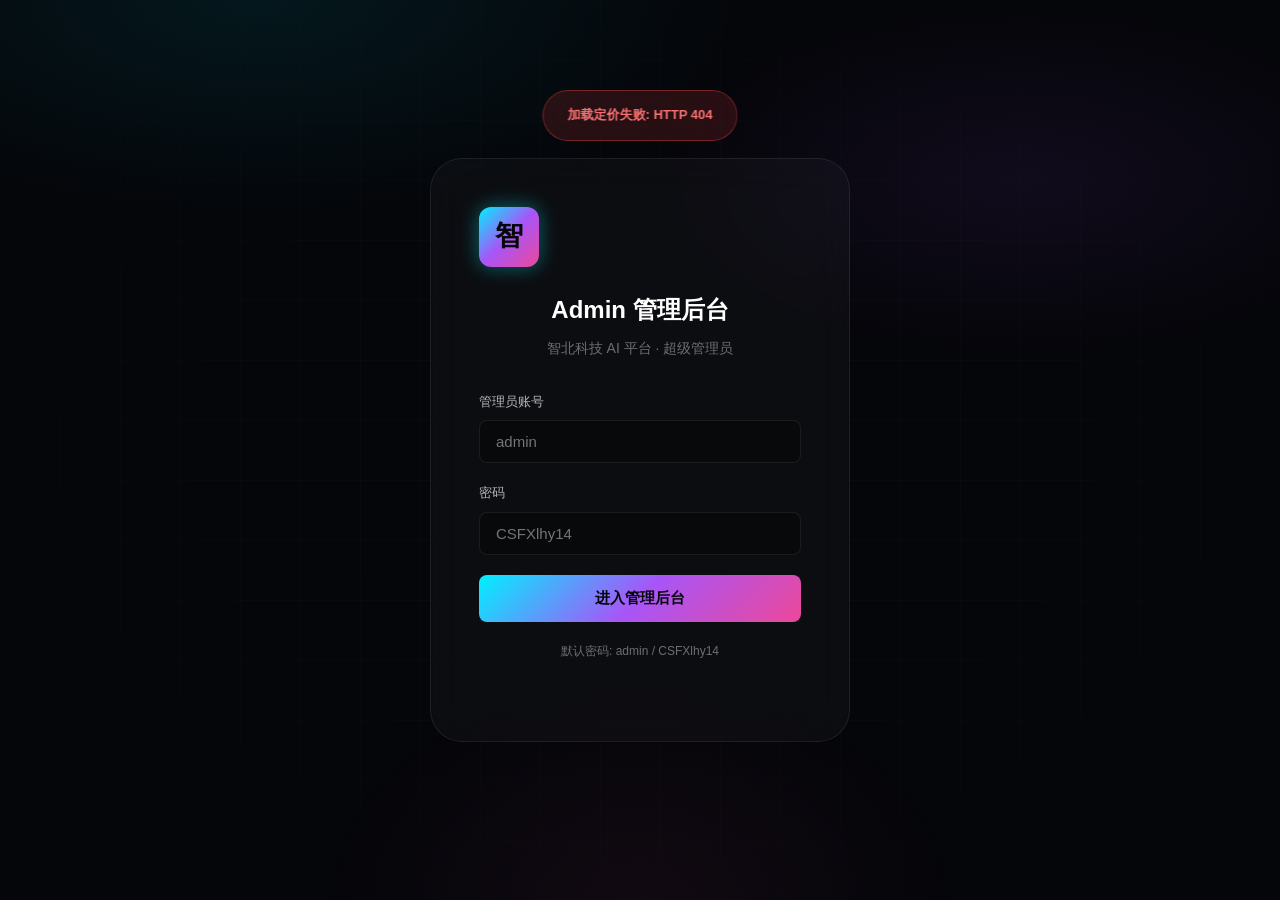
==== commit ed628167: "feat(zbpay): add ZBpay payment system - pricing UI, checkout flow, admin revenue panel, API docs" ====
--- a/admin.html
+++ b/admin.html
@@ -104,6 +104,7 @@
     <ul class="admin-nav">
       <li><a href="#" class="active" data-view="overview">📊 数据概览</a></li>
       <li><a href="#" data-view="users">👥 用户管理</a></li>
+      <li><a href="#" data-view="pay">💰 支付管理</a></li>
       <li><a href="#" data-view="models">🧠 模型调用</a></li>
       <li><a href="index.html">↩️ 返回官网</a></li>
     </ul>
@@ -168,6 +169,75 @@
         <div class="card">
           <div class="card-header"><div class="card-title">📈 模型调用详情</div></div>
           <div id="modelDetail" style="color:var(--text-muted);">加载中...</div>
+        </div>
+      </div>
+
+      <!-- ZBpay -->
+      <div id="view-pay" style="display:none;">
+        <div class="stats-grid">
+          <div class="stat-card">
+            <div class="label">总营收</div>
+            <div class="value" id="payTotalRevenue">¥0</div>
+            <div class="sub">累计</div>
+          </div>
+          <div class="stat-card">
+            <div class="label">退款金额</div>
+            <div class="value" id="payRefundRev" style="color:#f87171;">¥0</div>
+            <div class="sub">累计</div>
+          </div>
+          <div class="stat-card">
+            <div class="label">净营收</div>
+            <div class="value" id="payNetRevenue">¥0</div>
+            <div class="sub">累计</div>
+          </div>
+          <div class="stat-card">
+            <div class="label">已支付订单</div>
+            <div class="value" id="payPaidCount">0</div>
+            <div class="sub">总计</div>
+          </div>
+        </div>
+
+        <div style="display:grid;grid-template-columns:1fr 320px;gap:24px;margin-bottom:24px;">
+          <div class="card">
+            <div class="card-header">
+              <div class="card-title">📦 产品营收</div>
+              <div id="payProductStats" style="font-size:12px;color:var(--text-muted);"></div>
+            </div>
+            <div id="payProductTable"></div>
+          </div>
+
+          <div class="card">
+            <div class="card-header"><div class="card-title">⚡ 手动充值额度</div></div>
+            <div style="margin-bottom:12px;font-size:12px;color:var(--text-muted);">为用户增加 Token 额度（不涉及真实扣款）</div>
+            <div class="form-group" style="margin-bottom:12px;">
+              <label style="font-size:12px;color:var(--text-muted);display:block;margin-bottom:6px;">目标用户</label>
+              <input type="text" id="mcUser" placeholder="username" style="width:100%;padding:10px;background:rgba(0,0,0,0.3);border:1px solid var(--border-glass);border-radius:8px;color:var(--text-primary);font-family:monospace;">
+            </div>
+            <div class="form-group" style="margin-bottom:12px;">
+              <label style="font-size:12px;color:var(--text-muted);display:block;margin-bottom:6px;">Token 数量</label>
+              <input type="number" id="mcQuota" value="100000" style="width:100%;padding:10px;background:rgba(0,0,0,0.3);border:1px solid var(--border-glass);border-radius:8px;color:var(--text-primary);font-family:monospace;">
+            </div>
+            <button onclick="manualCredit()" style="width:100%;padding:10px;background:var(--gradient-main);color:var(--bg-primary);border:none;border-radius:8px;font-weight:700;cursor:pointer;">确认充值</button>
+            <div id="mcResult" style="margin-top:10px;font-size:12px;color:var(--text-muted);"></div>
+          </div>
+        </div>
+
+        <div class="card">
+          <div class="card-header">
+            <div class="card-title">📋 全部订单</div>
+            <select id="orderFilter" onchange="loadOrders()" style="padding:8px 12px;background:rgba(0,0,0,0.3);border:1px solid var(--border-glass);border-radius:8px;color:var(--text-primary);font-size:12px;">
+              <option value="">全部状态</option>
+              <option value="pending">待支付</option>
+              <option value="paid">已支付</option>
+              <option value="refunded">已退款</option>
+            </select>
+          </div>
+          <table>
+            <thead><tr>
+              <th>订单号</th><th>用户</th><th>商品</th><th>金额</th><th>额度</th><th>状态</th><th>时间</th>
+            </tr></thead>
+            <tbody id="orderTableBody"><tr><td colspan="7" style="text-align:center;color:var(--text-muted);">加载中...</td></tr></tbody>
+          </table>
         </div>
       </div>
     </main>
@@ -275,6 +345,73 @@
     });
   }
 
+  // --- ZBpay Admin ---
+  async function loadPay() {
+    try {
+      const rev = await api('/api/pay/admin/revenue');
+      document.getElementById('payTotalRevenue').textContent = '¥' + rev.total_revenue;
+      document.getElementById('payRefundRev').textContent = '¥' + rev.refunded_revenue;
+      document.getElementById('payNetRevenue').textContent = '¥' + rev.net_revenue;
+      document.getElementById('payPaidCount').textContent = rev.orders?.paid || 0;
+      // Product table
+      const byP = rev.by_product || [];
+      const pt = document.getElementById('payProductTable');
+      if (byP.length === 0) {
+        pt.innerHTML = '<div style="color:var(--text-muted);padding:20px;text-align:center;">暂无销售数据</div>';
+      } else {
+        pt.innerHTML = '<table style="width:100%;border-collapse:collapse;">' +
+          '<thead><tr><th style="text-align:left;padding:10px;font-size:11px;color:var(--text-muted);">产品</th>' +
+          '<th style="text-align:right;padding:10px;font-size:11px;color:var(--text-muted);">订单数</th>' +
+          '<th style="text-align:right;padding:10px;font-size:11px;color:var(--text-muted);">收入</th>' +
+          '<th style="text-align:right;padding:10px;font-size:11px;color:var(--text-muted);">Tokens</th></tr></thead>' +
+          '<tbody>' + byP.map(p => `
+            <tr><td style="padding:10px;font-weight:600;">${p.product_id}</td>
+                <td style="padding:10px;text-align:right;color:var(--text-muted);">${p.count}</td>
+                <td style="padding:10px;text-align:right;color:var(--accent-cyan);font-weight:700;">¥${p.revenue}</td>
+                <td style="padding:10px;text-align:right;font-family:monospace;font-size:12px;">${p.quota.toLocaleString()}</td></tr>
+          `).join('') + '</tbody></table>';
+      }
+    } catch(e) { console.warn('pay revenue load failed', e); }
+    loadOrders();
+  }
+  async function loadOrders() {
+    try {
+      const filter = document.getElementById('orderFilter').value;
+      const url = '/api/pay/admin/all-orders' + (filter ? '?status=' + filter : '');
+      const data = await api(url);
+      const tbody = document.getElementById('orderTableBody');
+      const statusClass = { pending:'status-pending', paid:'status-paid', refunded:'status-refunded', failed:'status-failed' };
+      const statusText = { pending:'待支付', paid:'已支付', refunded:'已退款', failed:'失败' };
+      if (!data.orders || data.orders.length === 0) {
+        tbody.innerHTML = '<tr><td colspan="7" style="text-align:center;color:var(--text-muted);padding:30px;">暂无订单</td></tr>';
+        return;
+      }
+      tbody.innerHTML = data.orders.map(o => `
+        <tr>
+          <td style="font-family:monospace;font-size:11px;color:var(--text-muted);">${o.order_id}</td>
+          <td><strong>${o.username}</strong></td>
+          <td>${o.product_name}</td>
+          <td style="color:var(--accent-cyan);font-weight:700;">¥${o.amount}</td>
+          <td style="font-family:monospace;font-size:12px;">${(o.quota_tokens||0).toLocaleString()}</td>
+          <td><span class="o-status ${statusClass[o.status]||''}" style="padding:3px 10px;border-radius:100px;font-size:11px;font-weight:700;background:rgba(255,255,255,0.05);color:var(--text-muted);">${statusText[o.status]||o.status}</span></td>
+          <td style="font-size:11px;color:var(--text-muted);font-family:monospace;">${(o.created_at||'').slice(0,19).replace('T',' ')}</td>
+        </tr>
+      `).join('');
+    } catch(e) { console.warn('orders load failed', e); }
+  }
+  window.manualCredit = async function() {
+    const u = document.getElementById('mcUser').value.trim();
+    const q = parseInt(document.getElementById('mcQuota').value);
+    const r = document.getElementById('mcResult');
+    if (!u || !q) { r.style.color = '#ef4444'; r.textContent = '请填写用户和额度'; return; }
+    try {
+      const res = await api('/api/pay/admin/manual-credit', 'POST', { username:u, quota_tokens:q, note:'admin dashboard credit' });
+      r.style.color = '#4ade80'; r.textContent = `✓ 成功为 ${u} 充值 ${q.toLocaleString()} Tokens`;
+      document.getElementById('mcUser').value = ''; document.getElementById('mcQuota').value = '100000';
+      loadPay();
+    } catch(e) { r.style.color = '#ef4444'; r.textContent = '充值失败: ' + (e.message||''); }
+  };
+
   // Navigation
   document.querySelectorAll('.admin-nav a[data-view]').forEach(a => {
     a.onclick = (e) => {
@@ -282,11 +419,12 @@
       document.querySelectorAll('.admin-nav a').forEach(x => x.classList.remove('active'));
       a.classList.add('active');
       const v = a.dataset.view;
-      document.getElementById('viewTitle').textContent = {overview:'📊 数据概览', users:'👥 用户管理', models:'🧠 模型调用'}[v];
-      ['overview','users','models'].forEach(x => document.getElementById('view-'+x).style.display = 'none');
+      document.getElementById('viewTitle').textContent = {overview:'📊 数据概览', users:'👥 用户管理', pay:'💰 支付管理', models:'🧠 模型调用'}[v];
+      ['overview','users','pay','models'].forEach(x => document.getElementById('view-'+x).style.display = 'none');
       document.getElementById('view-'+v).style.display = '';
       if (v === 'users') loadUsers();
       if (v === 'overview') loadOverview();
+      if (v === 'pay') loadPay();
     };
   });
 
--- a/css/style.css
+++ b/css/style.css
@@ -272,3 +272,153 @@
 ::-webkit-scrollbar-thumb { background: linear-gradient(var(--accent-cyan), var(--accent-purple)); border-radius: 10px; }
 ::-webkit-scrollbar-thumb:hover { background: linear-gradient(var(--accent-purple), var(--accent-pink)); }
 ::selection { background: rgba(0,240,255,0.3); color: var(--text-primary); }
+
+/* ============================================
+   ZBpay Styles (pricing + modals + nav-user)
+   ============================================ */
+
+/* Nav user area */
+.nav-quota { color: var(--accent-cyan); font-family: var(--font-mono); font-size: 13px; background: rgba(0,240,255,0.08); border: 1px solid rgba(0,240,255,0.2); padding: 6px 12px; border-radius: 100px; }
+.nav-actions button { font-family: var(--font-body); font-size: 14px; cursor: pointer; }
+
+/* Pricing tabs */
+.pay-tabs { display: flex; gap: 8px; justify-content: center; margin-bottom: 32px; flex-wrap: wrap; }
+.pay-tab {
+  padding: 10px 22px; background: rgba(255,255,255,0.03); border: 1px solid var(--border-glass);
+  color: var(--text-secondary); border-radius: 100px; font-size: 13px; font-weight: 600; cursor: pointer;
+  transition: all 0.25s ease;
+}
+.pay-tab:hover { color: var(--text-primary); border-color: rgba(0,240,255,0.4); }
+.pay-tab.active {
+  background: var(--gradient-main); color: var(--bg-primary); border-color: transparent;
+  box-shadow: 0 0 20px rgba(0,240,255,0.25);
+}
+
+/* Price card overrides */
+.price-card { position: relative; overflow: hidden; transition: transform 0.3s, box-shadow 0.3s; }
+.price-card:hover { transform: translateY(-6px); box-shadow: 0 20px 60px rgba(0,240,255,0.15); }
+.price-card .price-badge-tag {
+  position: absolute; top: 16px; right: 16px;
+  padding: 3px 12px; border-radius: 100px; font-size: 10px; font-weight: 700; letter-spacing: 0.05em;
+}
+.price-card .tag-free { background: rgba(34,197,94,0.15); color: #4ade80; border: 1px solid rgba(34,197,94,0.3); }
+.price-card .tag-hot { background: rgba(239,68,68,0.15); color: #f87171; border: 1px solid rgba(239,68,68,0.3); }
+.price-card .tag-rec { background: var(--gradient-main); color: var(--bg-primary); }
+.price-card .tag-ent { background: rgba(168,85,247,0.15); color: var(--accent-purple); border: 1px solid rgba(168,85,247,0.3); }
+.price-card .pay-now-btn { width: 100%; margin-top: 8px; justify-content: center; }
+.price-card[hidden] { display: none !important; }
+.pricing-note { text-align: center; margin-top: 32px; padding: 16px; background: var(--bg-card); border: 1px solid var(--border-glass); border-radius: var(--radius-lg); }
+.pricing-note p { font-size: 13px; color: var(--text-muted); }
+
+/* ====== Modals ====== */
+.modal-mask {
+  position: fixed; inset: 0; background: rgba(5,6,10,0.85); backdrop-filter: blur(12px);
+  display: flex; align-items: center; justify-content: center; z-index: 9999;
+  animation: fadeIn 0.2s ease;
+}
+@keyframes fadeIn { from { opacity: 0 } to { opacity: 1 } }
+@keyframes slideUp { from { transform: translateY(20px); opacity: 0 } to { transform: translateY(0); opacity: 1 } }
+
+.modal {
+  background: var(--bg-card); border: 1px solid var(--border-glass); border-radius: var(--radius-xl);
+  width: 100%; max-width: 440px; padding: 36px; position: relative;
+  animation: slideUp 0.3s ease;
+}
+.modal-lg { max-width: 680px; }
+.modal-close {
+  position: absolute; top: 16px; right: 16px; width: 32px; height: 32px;
+  background: rgba(255,255,255,0.05); border: 1px solid var(--border-glass); border-radius: 50%;
+  color: var(--text-muted); font-size: 16px; cursor: pointer; display: flex; align-items: center; justify-content: center;
+  transition: all 0.2s;
+}
+.modal-close:hover { background: rgba(239,68,68,0.2); color: #ef4444; border-color: rgba(239,68,68,0.4); }
+.modal h3 { font-size: 20px; font-weight: 800; margin-bottom: 6px; }
+.modal .modal-sub { color: var(--text-muted); font-size: 13px; margin-bottom: 24px; }
+.modal .form-group { margin-bottom: 16px; }
+.modal .form-group label { display: block; font-size: 12px; color: var(--text-muted); margin-bottom: 6px; font-weight: 600; }
+.modal .form-group input {
+  width: 100%; padding: 12px 16px; background: rgba(0,0,0,0.3); border: 1px solid var(--border-glass);
+  border-radius: 10px; color: var(--text-primary); font-size: 14px; outline: none; transition: border-color 0.2s;
+  font-family: inherit;
+}
+.modal .form-group input:focus { border-color: var(--accent-cyan); }
+.modal .btn-full { width: 100%; padding: 14px; font-size: 15px; margin-top: 8px; justify-content: center; }
+.modal .switch-auth { text-align: center; margin-top: 16px; font-size: 13px; color: var(--text-muted); }
+.modal .switch-auth a { color: var(--accent-cyan); cursor: pointer; font-weight: 600; }
+
+/* Pay modal */
+.pay-product-summary {
+  background: rgba(0,0,0,0.3); border: 1px solid var(--border-glass); border-radius: 12px;
+  padding: 20px; margin-bottom: 20px;
+}
+.pay-product-summary .pps-name { font-size: 16px; font-weight: 700; margin-bottom: 4px; }
+.pay-product-summary .pps-quota { font-size: 12px; color: var(--accent-cyan); margin-bottom: 12px; }
+.pay-product-summary .pps-amount {
+  font-size: 36px; font-weight: 800; background: var(--gradient-main);
+  -webkit-background-clip: text; -webkit-text-fill-color: transparent;
+}
+.pay-product-summary .pps-amount small { font-size: 14px; color: var(--text-muted); -webkit-text-fill-color: var(--text-muted); }
+
+.pay-step { display: flex; align-items: center; gap: 12px; padding: 12px 0; font-size: 14px; }
+.pay-step .step-num {
+  width: 28px; height: 28px; border-radius: 50%; background: var(--bg-glass);
+  border: 1px solid var(--border-glass); display: flex; align-items: center; justify-content: center;
+  font-size: 12px; font-weight: 700; color: var(--text-muted); flex-shrink: 0;
+}
+.pay-step.done .step-num { background: rgba(34,197,94,0.2); border-color: rgba(34,197,94,0.5); color: #4ade80; }
+.pay-step.active .step-num { background: var(--gradient-main); border-color: transparent; color: var(--bg-primary); }
+.pay-step.done { color: var(--text-muted); }
+.pay-step.active { color: var(--text-primary); font-weight: 600; }
+
+.pay-mock-box {
+  background: rgba(0,240,255,0.05); border: 2px dashed rgba(0,240,255,0.4); border-radius: 12px;
+  padding: 24px; text-align: center; margin-bottom: 16px;
+}
+.pay-mock-box .qr-icon { font-size: 48px; margin-bottom: 12px; }
+.pay-mock-box p { color: var(--text-secondary); font-size: 13px; margin-bottom: 16px; }
+.pay-success-box { text-align: center; padding: 24px 0; }
+.pay-success-box .check-icon {
+  width: 72px; height: 72px; border-radius: 50%; background: rgba(34,197,94,0.15);
+  border: 2px solid #4ade80; color: #4ade80; font-size: 36px; font-weight: bold;
+  display: flex; align-items: center; justify-content: center; margin: 0 auto 20px;
+}
+.pay-success-box h4 { font-size: 22px; font-weight: 800; margin-bottom: 8px; background: var(--gradient-main); -webkit-background-clip: text; -webkit-text-fill-color: transparent; }
+.pay-success-box p { color: var(--text-muted); font-size: 14px; }
+
+/* Orders modal */
+.orders-list { max-height: 420px; overflow-y: auto; }
+.order-row {
+  display: grid; grid-template-columns: 1fr auto auto auto; gap: 12px; align-items: center;
+  padding: 14px 16px; border-bottom: 1px solid var(--border-glass); font-size: 13px;
+}
+.order-row:last-child { border-bottom: none; }
+.order-row .o-id { font-family: monospace; color: var(--text-muted); font-size: 11px; }
+.order-row .o-product { font-weight: 600; color: var(--text-primary); }
+.order-row .o-amount { font-weight: 700; color: var(--accent-cyan); }
+.order-row .o-status { padding: 4px 10px; border-radius: 100px; font-size: 11px; font-weight: 700; }
+.status-pending { background: rgba(245,158,11,0.15); color: #fbbf24; border: 1px solid rgba(245,158,11,0.3); }
+.status-paid { background: rgba(34,197,94,0.15); color: #4ade80; border: 1px solid rgba(34,197,94,0.3); }
+.status-refunded { background: rgba(239,68,68,0.15); color: #f87171; border: 1px solid rgba(239,68,68,0.3); }
+.status-failed { background: rgba(107,114,128,0.15); color: #9ca3af; border: 1px solid rgba(107,114,128,0.3); }
+.order-empty { text-align: center; padding: 40px; color: var(--text-muted); font-size: 14px; }
+
+/* Toast */
+.toast {
+  position: fixed; top: 90px; left: 50%; transform: translateX(-50%);
+  padding: 14px 24px; border-radius: 100px; font-size: 13px; font-weight: 600;
+  z-index: 99999; animation: slideDown 0.3s ease;
+  border: 1px solid; backdrop-filter: blur(20px);
+}
+@keyframes slideDown { from { top: 60px; opacity: 0 } to { top: 90px; opacity: 1 } }
+.toast-success { background: rgba(34,197,94,0.15); border-color: rgba(34,197,94,0.4); color: #4ade80; }
+.toast-error { background: rgba(239,68,68,0.15); border-color: rgba(239,68,68,0.4); color: #f87171; }
+.toast-info { background: rgba(0,240,255,0.1); border-color: rgba(0,240,255,0.3); color: var(--accent-cyan); }
+
+/* Responsive modal */
+@media (max-width: 520px) {
+  .modal { padding: 28px 20px; margin: 16px; }
+  .modal-lg { max-width: calc(100% - 32px); }
+  .order-row { grid-template-columns: 1fr 1fr; }
+  .order-row .o-status { grid-column: 2; justify-self: end; }
+  .order-row .o-amount { grid-column: 1; }
+}
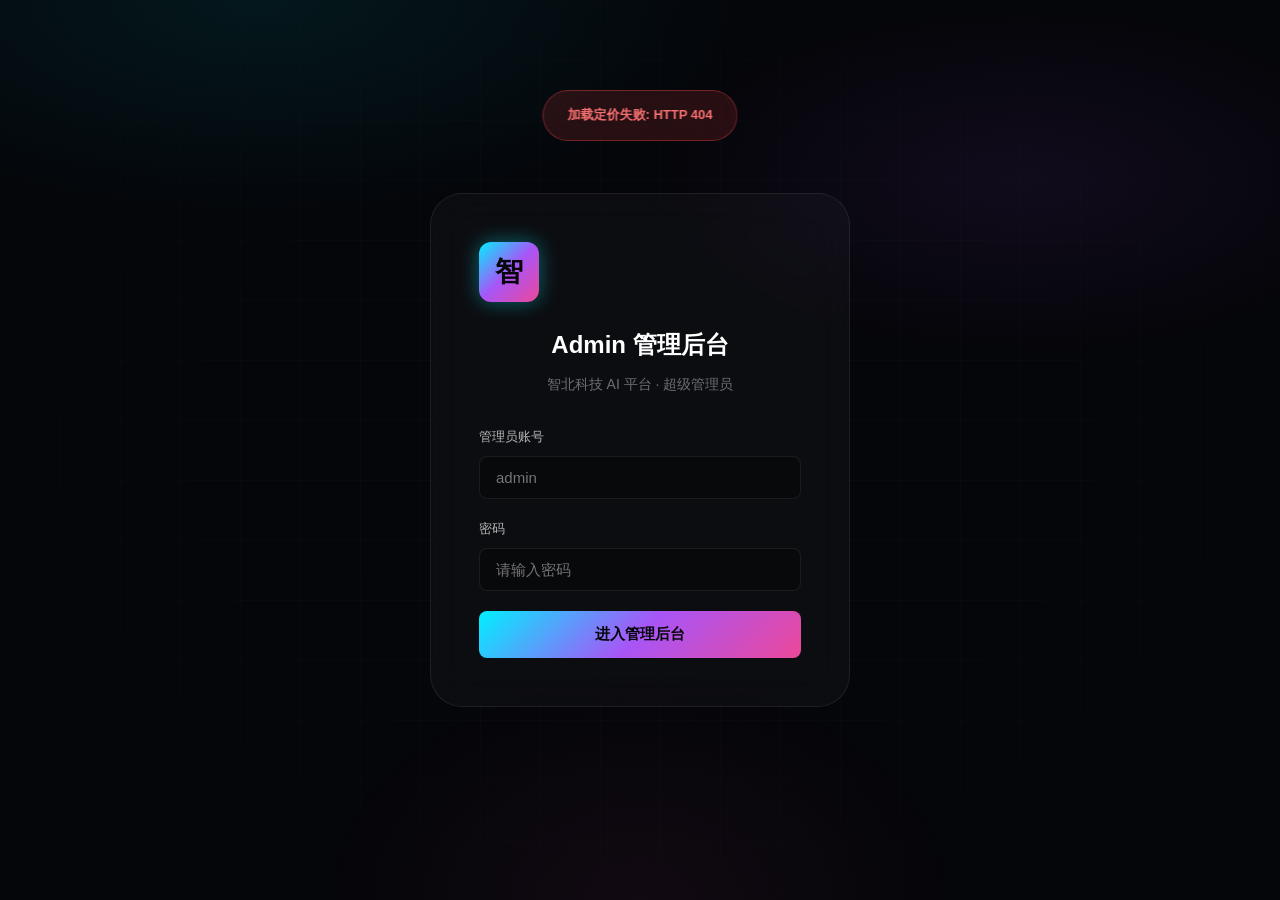
==== commit 672f8991: "feat: ZhiBei AI Platform v3 - full stack launch - PowerShell5 自研 AI API Server (server.ps1) - 官网 + 产" ====
--- a/admin.html
+++ b/admin.html
@@ -87,10 +87,9 @@
     </div>
     <div class="form-group">
       <label>密码</label>
-      <input type="password" id="adminPass" placeholder="CSFXlhy14">
+      <input type="password" id="adminPass" placeholder="请输入密码">
     </div>
     <button id="adminLoginBtn">进入管理后台</button>
-    <p style="text-align:center;margin-top:20px;font-size:12px;color:var(--text-muted);">默认密码: admin / CSFXlhy14</p>
   </div>
 </div>
 
@@ -105,6 +104,7 @@
       <li><a href="#" class="active" data-view="overview">📊 数据概览</a></li>
       <li><a href="#" data-view="users">👥 用户管理</a></li>
       <li><a href="#" data-view="pay">💰 支付管理</a></li>
+      <li><a href="#" data-view="rail-codes">🔑 轨道激活码</a></li>
       <li><a href="#" data-view="models">🧠 模型调用</a></li>
       <li><a href="index.html">↩️ 返回官网</a></li>
     </ul>
@@ -238,6 +238,70 @@
             </tr></thead>
             <tbody id="orderTableBody"><tr><td colspan="7" style="text-align:center;color:var(--text-muted);">加载中...</td></tr></tbody>
           </table>
+        </div>
+      </div>
+
+      <!-- Rail Activation Codes -->
+      <div id="view-rail-codes" style="display:none;">
+        <div class="stats-grid">
+          <div class="stat-card">
+            <div class="label">激活码总数</div>
+            <div class="value" id="rcTotal">0</div>
+            <div class="sub">轨道科普 · 手动管理</div>
+          </div>
+          <div class="stat-card">
+            <div class="label">库存可用</div>
+            <div class="value" id="rcAvail" style="color:#4ade80;">0</div>
+            <div class="sub">status: available</div>
+          </div>
+          <div class="stat-card">
+            <div class="label">已售出</div>
+            <div class="value" id="rcSold" style="color:#fbbf24;">0</div>
+            <div class="sub">status: sold</div>
+          </div>
+          <div class="stat-card">
+            <div class="label">已使用</div>
+            <div class="value" id="rcUsed" style="color:#f87171;">0</div>
+            <div class="sub">status: used</div>
+          </div>
+        </div>
+
+        <div style="display:grid;grid-template-columns:1fr 380px;gap:24px;margin-bottom:24px;">
+          <div class="card">
+            <div class="card-header">
+              <div class="card-title">📋 激活码列表</div>
+              <div style="display:flex;gap:10px;align-items:center;">
+                <select id="rcFilter" onchange="loadRailCodes()" style="padding:8px 12px;background:rgba(0,0,0,0.3);border:1px solid var(--border-glass);border-radius:8px;color:var(--text-primary);font-size:12px;">
+                  <option value="">全部状态</option>
+                  <option value="available">可用</option>
+                  <option value="sold">已售</option>
+                  <option value="used">已用</option>
+                </select>
+                <input id="rcSearch" oninput="loadRailCodes()" placeholder="🔍 搜索 / used_by / batch" style="padding:8px 12px;background:rgba(0,0,0,0.3);border:1px solid var(--border-glass);border-radius:8px;color:var(--text-primary);font-size:12px;width:220px;">
+              </div>
+            </div>
+            <table>
+              <thead><tr>
+                <th>激活码</th><th>目标</th><th>价格</th><th>状态</th><th>批次</th><th>使用人</th><th>操作</th>
+              </tr></thead>
+              <tbody id="rcTableBody"><tr><td colspan="7" style="text-align:center;color:var(--text-muted);padding:30px;">加载中...</td></tr></tbody>
+            </table>
+            <div id="rcPager" style="margin-top:12px;display:flex;gap:10px;align-items:center;font-size:12px;color:var(--text-muted);"></div>
+          </div>
+
+          <div class="card">
+            <div class="card-header"><div class="card-title">📥 批量导入激活码</div></div>
+            <div style="margin-bottom:12px;font-size:12px;color:var(--text-muted);">手动粘贴多行激活码（每行一个）。系统不能自动创建/删除码，只能手动导入/删除。</div>
+            <textarea id="rcImportText" rows="8" placeholder="ZB-XXXXXXXXXXXX&#10;ZB-XXXXXXXXXXXX&#10;..." style="width:100%;padding:12px;background:rgba(0,0,0,0.3);border:1px solid var(--border-glass);border-radius:8px;color:var(--text-primary);font-family:monospace;font-size:12px;resize:vertical;"></textarea>
+            <div style="display:flex;gap:10px;margin-top:12px;">
+              <input id="rcImportBatch" placeholder="批次标签 (默认 admin-import-时间)" style="flex:1;padding:10px;background:rgba(0,0,0,0.3);border:1px solid var(--border-glass);border-radius:8px;color:var(--text-primary);font-size:12px;">
+            </div>
+            <div style="display:flex;gap:10px;margin-top:10px;">
+              <input id="rcImportPrice" type="number" value="0" placeholder="价格 (0=无指定)" style="width:100px;padding:10px;background:rgba(0,0,0,0.3);border:1px solid var(--border-glass);border-radius:8px;color:var(--text-primary);font-size:12px;">
+              <button onclick="importRailCodes()" style="flex:1;padding:10px;background:var(--gradient-main);color:var(--bg-primary);border:none;border-radius:8px;font-weight:700;cursor:pointer;">📥 批量导入</button>
+            </div>
+            <div id="rcImportResult" style="margin-top:10px;font-size:12px;"></div>
+          </div>
         </div>
       </div>
     </main>
@@ -419,12 +483,13 @@
       document.querySelectorAll('.admin-nav a').forEach(x => x.classList.remove('active'));
       a.classList.add('active');
       const v = a.dataset.view;
-      document.getElementById('viewTitle').textContent = {overview:'📊 数据概览', users:'👥 用户管理', pay:'💰 支付管理', models:'🧠 模型调用'}[v];
-      ['overview','users','pay','models'].forEach(x => document.getElementById('view-'+x).style.display = 'none');
+      document.getElementById('viewTitle').textContent = {overview:'📊 数据概览', users:'👥 用户管理', pay:'💰 支付管理', 'rail-codes':'🔑 轨道激活码', models:'🧠 模型调用'}[v];
+      ['overview','users','pay','rail-codes','models'].forEach(x => document.getElementById('view-'+x).style.display = 'none');
       document.getElementById('view-'+v).style.display = '';
       if (v === 'users') loadUsers();
       if (v === 'overview') loadOverview();
       if (v === 'pay') loadPay();
+      if (v === 'rail-codes') loadRailCodes();
     };
   });
 
@@ -442,6 +507,94 @@
   window.resetQuota = (u) => {
     api(`/api/admin/users/${u}/quota`, 'POST', { quota_tokens: 100000 }).then(() => loadUsers());
   };
+
+  // --- Rail Activation Codes Admin ---
+  let rcPage = 1;
+  async function loadRailCodes() {
+    try {
+      const filter = document.getElementById('rcFilter').value;
+      const q = document.getElementById('rcSearch').value.trim();
+      const url = `/api/admin/rail/codes?page=${rcPage}&size=20` +
+        (filter ? `&status=${filter}` : '') +
+        (q ? `&q=${q}` : '');
+      const data = await api(url);
+      document.getElementById('rcTotal').textContent = data.total;
+      document.getElementById('rcAvail').textContent = data.stats.available;
+      document.getElementById('rcSold').textContent = data.stats.sold;
+      document.getElementById('rcUsed').textContent = data.stats.used;
+      const tbody = document.getElementById('rcTableBody');
+      if (!data.codes || data.codes.length === 0) {
+        tbody.innerHTML = '<tr><td colspan="7" style="text-align:center;color:var(--text-muted);padding:30px;">暂无激活码</td></tr>';
+      } else {
+        const statusMap = { available: { text: '可用', cls: 'color:#4ade80;background:rgba(74,222,128,0.1)' },
+                           sold:      { text: '已售', cls: 'color:#fbbf24;background:rgba(251,191,36,0.1)' },
+                           used:      { text: '已用', cls: 'color:#f87171;background:rgba(248,113,113,0.1)' } };
+        tbody.innerHTML = data.codes.map(c => {
+          const st = statusMap[c.status] || { text: c.status, cls: '' };
+          const tgtMap = { unit: '单元', part: '部分', lesson: '小结' };
+          const tgtTxt = c.target_kind ? `${tgtMap[c.target_kind]||c.target_kind} · ${c.target_id}` : '未指定';
+          const ops = c.status === 'used'
+            ? `<button onclick="resetRailCode('${c.code}')" style="padding:4px 10px;background:rgba(74,222,128,0.15);color:#4ade80;border:1px solid rgba(74,222,128,0.3);border-radius:6px;cursor:pointer;font-size:12px;margin-right:6px;">重置</button>`
+            : c.status === 'sold'
+            ? `<button onclick="resetRailCode('${c.code}')" style="padding:4px 10px;background:rgba(74,222,128,0.15);color:#4ade80;border:1px solid rgba(74,222,128,0.3);border-radius:6px;cursor:pointer;font-size:12px;margin-right:6px;">重置</button>
+               <button onclick="markSoldRailCode('${c.code}')" disabled style="padding:4px 10px;background:rgba(251,191,36,0.3);color:#fbbf24;border:1px solid rgba(251,191,36,0.5);border-radius:6px;font-size:12px;cursor:not-allowed;">已售</button>`
+            : `<button onclick="markSoldRailCode('${c.code}')" style="padding:4px 10px;background:rgba(251,191,36,0.15);color:#fbbf24;border:1px solid rgba(251,191,36,0.3);border-radius:6px;cursor:pointer;font-size:12px;margin-right:6px;">标记售</button>`;
+          return `<tr>
+            <td style="font-family:monospace;font-size:12px;color:var(--accent-cyan);">${c.code}</td>
+            <td style="font-size:12px;">${tgtTxt}</td>
+            <td style="color:var(--text-muted);font-size:12px;">¥${c.price||0}</td>
+            <td><span style="padding:3px 10px;border-radius:100px;font-size:11px;font-weight:700;${st.cls}">${st.text}</span></td>
+            <td style="color:var(--text-muted);font-size:11px;">${c.batch||'-'}</td>
+            <td style="font-size:12px;">${c.used_by||'-'}</td>
+            <td>${ops}</td>
+          </tr>`;
+        }).join('');
+      }
+      // Pager
+      const totalPages = Math.max(1, Math.ceil(data.filtered_total / data.page_size));
+      const pager = document.getElementById('rcPager');
+      let html = `共 ${data.filtered_total} 条 · 页码 ${rcPage}/${totalPages}`;
+      html += `<button onclick="rcPage=${Math.max(1,rcPage-1)};loadRailCodes()" ${rcPage<=1?'disabled':''} style="margin-left:12px;padding:4px 10px;background:rgba(255,255,255,0.05);border:1px solid var(--border-glass);border-radius:6px;color:var(--text-secondary);cursor:pointer;font-size:11px;">上一页</button>`;
+      html += `<button onclick="rcPage=${Math.min(totalPages, rcPage + 1)};loadRailCodes()" ${rcPage>=totalPages?'disabled':''} style="padding:4px 10px;background:rgba(255,255,255,0.05);border:1px solid var(--border-glass);border-radius:6px;color:var(--text-secondary);cursor:pointer;font-size:11px;">下一页</button>`;
+      pager.innerHTML = html;
+    } catch(e) { console.warn('rail codes load failed', e); }
+  }
+
+  async function importRailCodes() {
+    const text = document.getElementById('rcImportText').value.trim();
+    const batch = document.getElementById('rcImportBatch').value.trim();
+    const price = parseInt(document.getElementById('rcImportPrice').value) || 0;
+    const resEl = document.getElementById('rcImportResult');
+    if (!text) { resEl.style.color = '#ef4444'; resEl.textContent = '请输入激活码'; return; }
+    try {
+      const r = await api('/api/admin/rail/codes/import', 'POST', { codes_text: text, batch, price });
+      resEl.style.color = '#4ade80';
+      resEl.textContent = `✓ 导入完成：新增 ${r.added} 个，跳过重复 ${r.skipped} 个`;
+      document.getElementById('rcImportText').value = '';
+      loadRailCodes();
+    } catch(e) { resEl.style.color = '#ef4444'; resEl.textContent = '导入失败: ' + (e.message||''); }
+  }
+  window.importRailCodes = importRailCodes;
+
+  async function markSoldRailCode(code) {
+    if (!confirm(`确定标记激活码 ${code} 为「已售」？`)) return;
+    try { await api('/api/admin/rail/codes/mark-sold', 'POST', { code }); toastAdmin('✓ 已标记为已售'); loadRailCodes(); }
+    catch(e) { toastAdmin('❌ ' + (e.message||'')); }
+  }
+  window.markSoldRailCode = markSoldRailCode;
+
+  async function resetRailCode(code) {
+    if (!confirm(`重置激活码 ${code} 为「可用」？\n使用记录将被清除。`)) return;
+    try { await api('/api/admin/rail/codes/reset', 'POST', { code }); toastAdmin('✓ 已重置为可用'); loadRailCodes(); }
+    catch(e) { toastAdmin('❌ ' + (e.message||'')); }
+  }
+  window.resetRailCode = resetRailCode;
+
+  function toastAdmin(msg) {
+    const t = document.createElement('div');
+    t.textContent = msg; t.style.cssText = 'position:fixed;top:80px;left:50%;transform:translateX(-50%);background:rgba(0,0,0,0.9);color:#fff;padding:10px 20px;border-radius:8px;font-size:13px;z-index:9999;';
+    document.body.appendChild(t); setTimeout(() => t.remove(), 2000);
+  }
 })();
 </script>
 </body>
